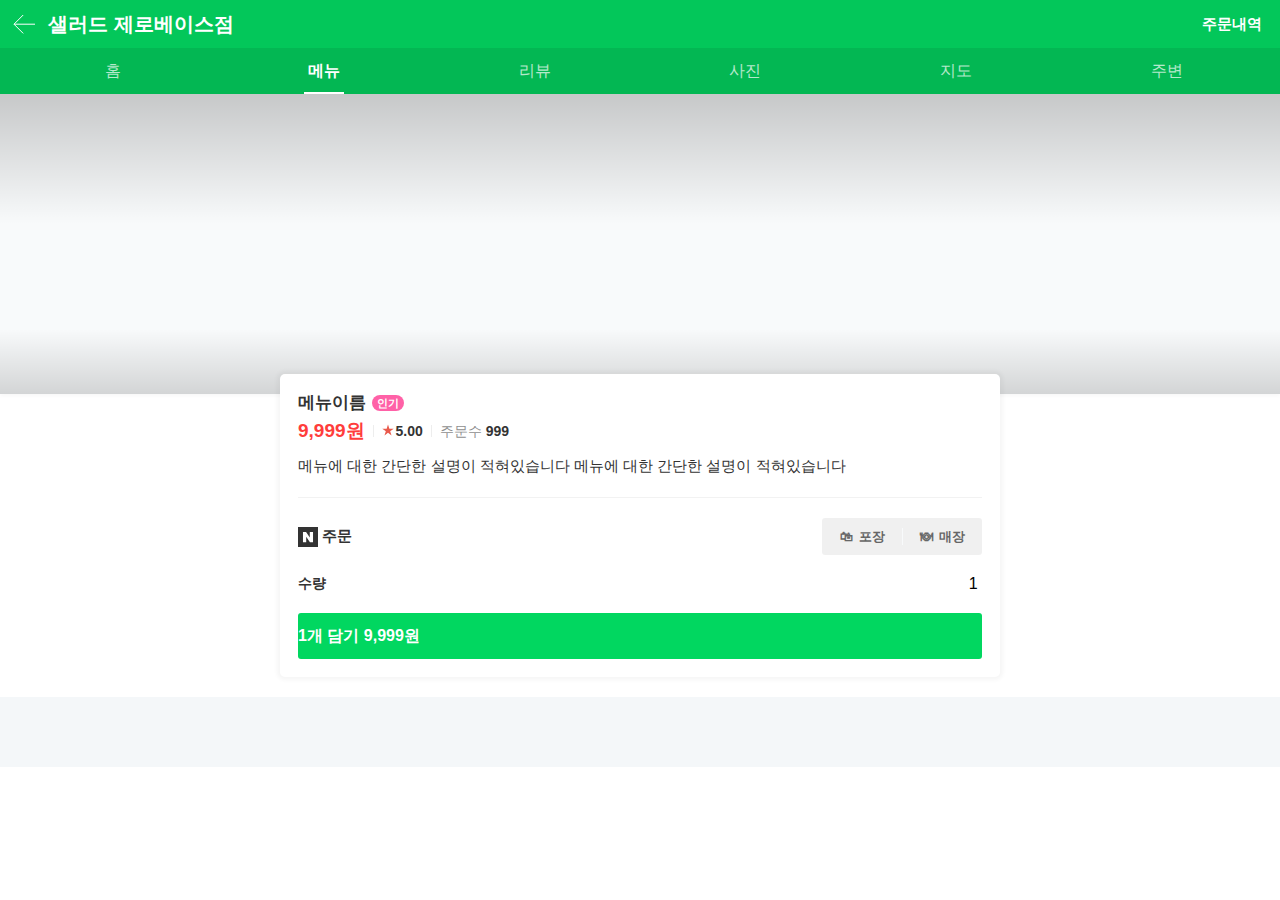
==== docs/detail.html @ ab559be4 "naver-clone-coding" ====
<!DOCTYPE html>
<html lang="en">

<head>
  <meta charset="UTF-8">
  <meta http-equiv="X-UA-Compatible" content="IE=edge">
  <meta name="viewport" content="width=device-width, initial-scale=1.0">
  <title>제로베이스 마크업</title>
  <link rel="stylesheet" href="../assets/css/styles.css">
</head>

<body>
  <div class="container">
    <!-- 고정헤더영역 -->
    <header class="header-area">
      <div class="place-header scroll-x" role="banner">
        <h1 class="title">
          <a href="#" class="link-back">
            <img src="../assets/images/ico-back.svg" alt="뒤로가기">
          </a>
          샐러드 제로베이스점
        </h1>
        <a href="#" class="my-orders">주문내역</a>
      </div>
      <div class="place-tab" role="tablist">
        <div class="tab-inner">
          <a href="#" class="tab" role="tab"><span class="txt">홈</span></a>
          <a href="#" class="tab is-active" role="tab"><span class="txt">메뉴</span></a>
          <a href="#" class="tab" role="tab"><span class="txt">리뷰</span></a>
          <a href="#" class="tab" role="tab"><span class="txt">사진</span></a>
          <a href="#" class="tab" role="tab"><span class="txt">지도</span></a>
          <a href="#" class="tab" role="tab"><span class="txt">주변</span></a>
        </div>
      </div>
    </header>
    <!-- // 고정헤더영역 -->

    <div class="menu-detail-area">
      <!-- 메뉴 이미지 영역 -->
      <div class="menu-img"
        style="background-image:url(https://ldb-phinf.pstatic.net/20200416_252/1587007251652svUkx_PNG/%C4%A5%B8%AE%BA%A3%C0%CC%C4%C1_%BF%FA%BA%BC.png?type=f459_345_60_sharpen);">
      </div>

      <!-- 메뉴 주문 영역 -->
      <!-- 메뉴주문정보영역 -->
      <div class="menu-info-area">
        <div class="common-inner">
          <!-- 메뉴정보영역 -->
          <p class="menu-name-group">
            <span class="menu-name">메뉴이름</span>
            <span class="badge-popular">인기</span>
          </p>

          <div class="menu-info-group">
            <span class="menu-price">9,999원</span>
            <span class="menu-grade"><img src="../assets/images/ico-star.svg" alt="" class="ico-star">5.00</span>
            <span class="menu-number-of-order">주문수<em>999</em></span>
          </div>

          <p class="menu-desc">메뉴에 대한 간단한 설명이 적혀있습니다 메뉴에 대한 간단한 설명이 적혀있습니다</p>
          <!-- // 메뉴정보영역 -->

          <!-- 메뉴주문영역 -->
          <div class="order-type-area">
            <div class="type-select">
              <div class="title">
                <svg viewBox="0 0 18 18" class="ico-n-logo">
                  <path fill-rule="evenodd" fill="currentColor"
                    d="M18 0v18H0V0h18zM7.255 4.582H4.473v9.054h2.915V8.79l3.357 4.846h2.782V4.582h-2.915v4.846L7.255 4.582z">
                  </path>
                </svg>
                주문
              </div>
              <div class="tab-switch-box" role="tablist">
                <a href="#" class="tab-switch " role="tab">🛍&nbsp;&nbsp;포장</a>
                <a href="#" class="tab-switch" role="tab">🍽&nbsp;&nbsp;매장</a>
              </div>
            </div>
            <div class="type-amount">
              <div class="title">수량</div>
              <div class="amount-select">
                <button class="btn-minus" aira-label="빼기" disabled></button>
                <span class="amount disabled">1</span>
                <button class="btn-plus" aria-label="더하기"></button>
              </div>
            </div>
            <button class="btn-order">1개 담기 9,999원</button>
            <!-- <button class="btn-order" disabled>지금 주문 가능한 시간이 아닙니다.</button> -->
          </div>
          <!-- // 메뉴주문영역 -->
        </div>
      </div>
    </div>
</body>

</html>
---- assets/css/styles.css ----
body {
  min-width: 320px;
  line-height: normal;
  font-size: 14px;
  color: #000;
  scroll-behavior: smooth;
  -webkit-font-smoothing: antialiased;
  -moz-osx-font-smoothing: grayscale;
}

body,
input,
textarea,
select,
table,
button,
code {
  font-family: -apple-system, BlinkMacSystemFont, helvetica, Apple SD Gothic Neo, sans-serif;
  font-size: 16px;
}

*,
*::before,
*::after {
  box-sizing: border-box;
  margin: 0;
  padding: 0;
  -webkit-tap-highlight-color: rgba(0, 0, 0, 0);
}

.hidden,
[hidden] {
  display: none !important;
}

ul,
ol,
li {
  list-style: none;
}

a {
  color: inherit;
  cursor: pointer;
  text-decoration: none;
}
a:hover, a:focus {
  text-decoration: none;
}

button {
  border: 0;
  background-color: transparent;
  cursor: pointer;
}
button:disabled {
  cursor: not-allowed;
}

select,
input,
textarea,
button {
  -webkit-appearance: none;
}

input[type=number] {
  -moz-appearance: textfield;
}

input:disabled {
  background-color: rgba(255, 255, 255, 0);
  cursor: not-allowed;
}

select {
  border: 0;
  background-color: transparent;
  cursor: pointer;
}
select::-ms-expand {
  display: none;
}

input,
textarea {
  font-size: inherit;
  border: 0;
}
input::placeholder,
textarea::placeholder {
  /* Chrome, Safari, Firefox */
  color: #444;
  opacity: 1;
}
input:-ms-input-placeholder,
textarea:-ms-input-placeholder {
  /* IE, Edge */
  color: #444;
  opacity: 1;
}
input[readonly]::placeholder, input:disabled::placeholder,
textarea[readonly]::placeholder,
textarea:disabled::placeholder {
  /* Chrome, Safari, Firefox */
  color: rgba(0, 0, 0, 0.2);
  opacity: 1;
}
input[readonly]:-ms-input-placeholder, input:disabled:-ms-input-placeholder,
textarea[readonly]:-ms-input-placeholder,
textarea:disabled:-ms-input-placeholder {
  /* IE, Edge */
  color: rgba(0, 0, 0, 0.2);
  opacity: 1;
}
input::-ms-clear, input::-ms-reveal,
textarea::-ms-clear,
textarea::-ms-reveal {
  /* IE, Edge */
  display: none;
}
input::-webkit-inner-spin-button, input::-webkit-outer-spin-button,
textarea::-webkit-inner-spin-button,
textarea::-webkit-outer-spin-button {
  -webkit-appearance: none;
}

.screen-out {
  position: absolute;
  width: 0;
  height: 0;
  line-height: 0;
  overflow: hidden;
  text-indent: -9999px;
}

.scroll-x {
  overflow-x: auto;
  overflow-y: hidden;
  white-space: nowrap;
  -webkit-overflow-scrolling: touch;
  -ms-overflow-style: none;
  scrollbar-width: none;
}
.scroll-x::-webkit-scrollbar {
  display: none;
}

body.scroll-off {
  overflow: hidden;
  -ms-touch-action: none;
  touch-action: none;
}

.header-area {
  position: fixed;
  top: 0;
  left: 0;
  width: 100%;
  background-color: #03c75a;
  color: #fff;
  z-index: 5000;
}
.header-area .place-header {
  display: flex;
  justify-content: space-between;
  align-items: center;
  height: 48px;
}
.header-area .place-header .title {
  display: flex;
  align-items: center;
  font-size: 20px;
  font-weight: 600;
}
.header-area .place-header .link-back {
  display: flex;
}
.header-area .place-header .my-orders {
  padding-right: 18px;
  font-size: 15px;
  font-weight: 700;
}
.header-area .place-tab {
  display: flex;
  height: 46px;
  background-color: #03b753;
}
.header-area .tab-inner {
  display: flex;
  justify-content: space-between;
  align-items: center;
  padding: 0 8px;
  width: 100%;
}
.header-area .tab-inner .tab {
  flex: 1;
  padding: 0 12px;
  font-size: 16px;
  text-align: center;
  opacity: 0.7;
}
.header-area .tab-inner .tab.is-active {
  font-weight: 700;
  opacity: 1;
}
.header-area .tab-inner .tab.is-active .txt::after {
  content: "";
  position: absolute;
  bottom: 0;
  left: 0;
  right: 0;
  height: 2px;
  background-color: #fff;
}
.header-area .tab-inner .tab .txt {
  position: relative;
  display: inline-block;
  padding: 0 4px;
  line-height: 46px;
}

.menu-item {
  display: flex;
  align-items: center;
  padding: 18px;
  margin: 0 -18px;
}
.menu-item:not(:last-child) {
  border-bottom: 1px solid #f2f2f2;
}
.menu-item .menu-detail {
  display: flex;
  align-items: center;
  flex: 1;
}
.menu-item .menu-img-area {
  position: relative;
  flex-shrink: 0;
  margin-right: 12px;
  border-radius: 5px;
  overflow: hidden;
}
.menu-item .menu-img-area:not(.no-img)::after {
  content: "";
  position: absolute;
  top: 0;
  left: 0;
  right: 0;
  bottom: 0;
  background-color: rgba(0, 0, 0, 0.06);
}
.menu-item .menu-img-area .menu-img {
  display: block;
}
.menu-item .menu-desc {
  margin-top: 4px;
  letter-spacing: -0.4px;
  color: #8f8f8f;
  font-size: 14px;
  line-height: 19px;
  max-height: 38px;
  overflow: hidden;
  display: -webkit-box;
  -webkit-line-clamp: 2;
  -webkit-box-orient: vertical; /* autoprefixer: off */
}
.menu-item .menu-price {
  margin-top: 4px;
  line-height: 1.4;
  font-size: 15px;
  font-weight: 700;
  color: #ff3d3b;
}
.menu-item .btn-cart {
  position: relative;
  display: flex;
  justify-content: center;
  align-items: center;
  margin-left: 16px;
  width: 40px;
  height: 40px;
  border-radius: 5px;
  border: 1px solid #e5e5e5;
}
.menu-item .btn-cart .ico-cart {
  width: 20px;
  height: 20px;
}
.menu-item .btn-cart .num {
  position: absolute;
  top: 3px;
  right: 3px;
  width: 18px;
  height: 18px;
  line-height: 18px;
  border-radius: 50%;
  background-color: #ff3d3b;
  font-size: 12px;
  font-weight: 700;
  text-align: center;
  color: #fff;
}
.menu-item .btn-cart.disabled {
  font-size: 12px;
  border: 0;
  background-color: #eee;
  color: #777;
  cursor: not-allowed;
  pointer-events: none;
}

.menu-name-group {
  display: flex;
  align-items: center;
}
.menu-name-group .menu-name {
  font-size: 17px;
  line-height: 22px;
  font-weight: 700;
  color: #333;
}
.menu-name-group .ico-new {
  margin-left: 4px;
}
.menu-name-group .badge-popular {
  margin-left: 6px;
}

.menu-info-group {
  display: flex;
  flex-shrink: 0;
  margin-top: 4px;
  font-size: 14px;
}
.menu-info-group .menu-grade {
  flex-shrink: 0;
  font-weight: 700;
  color: #333;
}
.menu-info-group .menu-grade .ico-star {
  margin-right: 2px;
}
.menu-info-group .menu-grade + .menu-number-of-order::before {
  content: "";
  display: inline-block;
  width: 1px;
  height: 12px;
  margin: 0 8px;
  background-color: #ededed;
  transform: translateY(1px);
}
.menu-info-group .menu-number-of-order {
  flex-shrink: 0;
  color: #8f8f8f;
}
.menu-info-group .menu-number-of-order em {
  margin-left: 4px;
  font-style: normal;
  font-weight: 700;
  color: #333;
}

.menu-detail-area {
  background-color: #fff;
}
.menu-detail-area .menu-img {
  position: relative;
  height: 300px;
  background-color: #f8fafb;
  background-repeat: no-repeat;
  background-position: center;
  background-size: cover;
  box-shadow: 0 2px 4px 0 rgba(0, 0, 0, 0.03);
}
.menu-detail-area .menu-img::before {
  content: "";
  position: absolute;
  top: 0;
  left: 0;
  right: 0;
  height: 130px;
  background-image: linear-gradient(to bottom, #000, rgba(0, 0, 0, 0));
  z-index: 1;
  opacity: 0.2;
}
.menu-detail-area .menu-img::after {
  content: "";
  position: absolute;
  bottom: 0;
  left: 0;
  right: 0;
  height: 65px;
  background-image: linear-gradient(to top, #000, rgba(0, 0, 0, 0));
  z-index: 1;
  opacity: 0.15;
}
.menu-detail-area .menu-info-area {
  padding: 0 18px 20px;
  margin-top: -20px;
}
.menu-detail-area .menu-info-area .common-inner {
  position: relative;
  padding: 18px;
  border-radius: 5px;
  background-color: #fff;
  box-shadow: 0 0 4px 3px rgba(0, 0, 0, 0.04);
  z-index: 1;
}
.menu-detail-area .menu-info-area .menu-info-group {
  margin-top: 5px;
}
.menu-detail-area .menu-info-area .menu-info-group .menu-price {
  line-height: 24px;
  font-size: 19px;
  font-weight: 700;
  color: #ff3d3b;
}
.menu-detail-area .menu-info-area .menu-info-group .menu-grade::before,
.menu-detail-area .menu-info-area .menu-info-group .menu-number-of-order::before {
  content: "";
  display: inline-block;
  margin: 0 8px;
  width: 1px;
  height: 12px;
  background-color: #ededed;
  transform: translateY(1px);
}
.menu-detail-area .menu-info-area .menu-info-group .menu-grade,
.menu-detail-area .menu-info-area .menu-info-group .menu-number-of-order {
  line-height: 24px;
}
.menu-detail-area .menu-desc {
  margin-top: 12px;
  font-size: 15px;
  line-height: 22px;
  color: #333;
}
.menu-detail-area .order-type-area {
  margin-top: 20px;
  padding-top: 20px;
  border-top: 1px solid #f2f2f2;
}
.menu-detail-area .order-type-area .type-select,
.menu-detail-area .order-type-area .type-amount {
  display: flex;
  justify-content: space-between;
  align-items: center;
}
.menu-detail-area .order-type-area .type-select .title {
  display: flex;
  align-items: center;
  font-size: 15px;
  font-weight: 700;
  letter-spacing: -0.3px;
  color: #333;
}
.menu-detail-area .order-type-area .type-select .ico-n-logo {
  margin-right: 4px;
  width: 20px;
}
.menu-detail-area .order-type-area .type-select .tab-switch-box {
  margin-top: 0;
  width: 160px;
  border-radius: 3px;
  overflow: hidden;
}
.menu-detail-area .order-type-area .type-select .tab-switch {
  line-height: 37px;
  font-size: 13px;
}
.menu-detail-area .order-type-area .type-select .tab-switch.is-active {
  flex: 1;
  border-radius: 3px;
}
.menu-detail-area .order-type-area .type-select .tab-switch.is-active::after {
  display: none;
}
.menu-detail-area .order-type-area .type-select .tab-switch + .tab-switch {
  position: relative;
}
.menu-detail-area .order-type-area .type-select .tab-switch + .tab-switch::before {
  content: "";
  display: block;
  position: absolute;
  top: 10px;
  left: 0;
  width: 1px;
  height: 17px;
  background-color: #f8fafb;
}
.menu-detail-area .order-type-area .type-amount {
  margin-top: 20px;
}
.menu-detail-area .order-type-area .type-amount .title {
  font-size: 14px;
  font-weight: 700;
  letter-spacing: -0.3px;
  color: #333;
}
.menu-detail-area .order-type-area .btn-order {
  display: flex;
  margin-top: 20px;
  width: 100%;
  line-height: 46px;
  border-radius: 3px;
  font-weight: 700;
  background-color: #01d760;
  color: #fff;
  text-overflow: ellipsis;
  white-space: nowrap;
  overflow: hidden;
}
.menu-detail-area .order-type-area .btn-order:disabled {
  background-color: #c9c9c9;
  color: #fff;
}

.menu-review-area .title {
  line-height: 22px;
  font-size: 17px;
  font-weight: 700;
  letter-spacing: -0.3px;
  color: #333;
}
.menu-review-area .title .num {
  margin-left: 6px;
  color: #01d760;
}
.menu-review-area .orderer-img-area {
  padding-bottom: 22px;
  background-color: #fff;
}
.menu-review-area .orderer-img-area .title {
  padding: 6px 18px 12px;
}
.menu-review-area .orderer-pic-list {
  display: flex;
}
.menu-review-area .orderer-pic-item {
  display: flex;
}
.menu-review-area .orderer-pic-item + .orderer-pic-item {
  margin-left: 1px;
}
.menu-review-area .orderer-pic-item:first-child::before, .menu-review-area .orderer-pic-item:last-child::after {
  content: "";
  display: block;
  width: 18px;
  height: 100%;
}
.menu-review-area .orderer-pic-link {
  position: relative;
  display: flex;
}
.menu-review-area .orderer-pic-link::after {
  content: "";
  position: absolute;
  top: 0;
  right: 0;
  bottom: 0;
  left: 0;
  background-color: rgba(0, 0, 0, 0.05);
}
.menu-review-area .orderer-review-area {
  margin-top: 12px;
  background-color: #fff;
}
.menu-review-area .orderer-review-area .title {
  padding: 16px 18px;
}
.menu-review-area .review-list {
  border-top: 1px solid #f2f4f6;
}
.menu-review-area .review-item {
  padding: 16px 18px;
  border-bottom: 1px solid #f2f4f6;
}
.menu-review-area .review-star {
  display: flex;
  align-items: center;
  font-size: 15px;
  font-weight: 600;
  color: #242424;
  transform: translateX(-2px);
}
.menu-review-area .ico-star-group {
  position: relative;
  margin-right: 6px;
  display: inline-block;
  width: 77px;
  height: 13px;
  background: url("../images/ico-star-group.svg") no-repeat center left;
}
.menu-review-area .ico-star-group-fill {
  position: absolute;
  top: 0;
  left: 0;
  display: inline-block;
  width: 100%;
  height: 100%;
  background: url("../images/ico-star-group-fill.svg") no-repeat center left;
}
.menu-review-area .review-text {
  margin-top: 4px;
  line-height: 24px;
  color: #333;
}
.menu-review-area .review-info {
  margin-top: 8px;
  font-size: 14px;
  letter-spacing: -0.4px;
  color: #8f8f8f;
}
.menu-review-area .review-date::before {
  content: "";
  display: inline-block;
  margin: 0 8px;
  width: 1px;
  height: 12px;
  background-color: #e1e5e7;
  vertical-align: middle;
}
.menu-review-area .btn-more {
  display: flex;
  justify-content: center;
  align-items: center;
  width: 100%;
  height: 50px;
  font-size: 16px;
  font-weight: 500;
  color: #424242;
}
.menu-review-area .btn-more::after {
  content: "";
  margin-left: 6px;
  margin-bottom: 6px;
  width: 8px;
  height: 8px;
  border-top: 1px solid;
  border-right: 1px solid;
  transform: rotate(135deg);
}

.option-popup-area {
  position: fixed;
  top: 0;
  left: 0;
  width: 100%;
  height: 100%;
  overflow: hidden;
  z-index: 5000;
}
.option-popup-area .menu-option-popup {
  position: fixed;
  bottom: 0;
  display: flex;
  flex-direction: column;
  width: 100%;
  max-height: calc(100% - 45px);
  background-color: #f4f7f9;
  z-index: 10000;
}
.option-popup-area .content-top-pattern {
  position: absolute;
  top: -11px;
  width: 100%;
  height: 11px;
  fill: white;
}
.option-popup-area .content-top {
  border-bottom: 1px solid #ededed;
  background-color: #fff;
  box-shadow: 0 0 15px 0 rgba(0, 0, 0, 0.08);
  z-index: 1;
}
.option-popup-area .content-top .common-inner {
  position: relative;
  display: flex;
  align-items: center;
  padding: 18px 18px 20px;
}
.option-popup-area .content-top .menu-img-area {
  position: relative;
  margin-right: 16px;
  width: 70px;
  height: 70px;
  border-radius: 100%;
  overflow: hidden;
}
.option-popup-area .content-top .menu-img-area::after {
  content: "";
  position: absolute;
  top: 0;
  left: 0;
  width: 100%;
  height: 100%;
  background-color: rgba(43, 29, 0, 0.1);
}
.option-popup-area .content-top .menu-detail-area {
  flex: 1;
  padding-right: 36px;
}
.option-popup-area .content-top .menu-name {
  display: flex;
  align-items: center;
  font-weight: 700;
}
.option-popup-area .content-top .menu-name .name {
  font-size: 18px;
}
.option-popup-area .content-top .menu-name .badge {
  margin-left: 6px;
  padding: 0 7px;
  border-radius: 8px;
  background-color: #333;
  font-size: 11px;
  line-height: 16px;
  letter-spacing: -0.3px;
  color: #fff;
}
.option-popup-area .content-top .amount-select {
  margin-top: 12px;
}
.option-popup-area .content-top .btn-close {
  position: absolute;
  top: 0;
  right: 0;
  width: 48px;
  height: 48px;
}
.option-popup-area .content-body {
  overflow-y: auto;
  -webkit-overflow-scrolling: touch;
}
.option-popup-area .content-body .option-group {
  background-color: #fff;
}
.option-popup-area .content-body .option-group + .option-group {
  margin-top: 12px;
}
.option-popup-area .content-body .option-title {
  padding: 18px 18px;
  border-bottom: 1px dashed #ecf0f2;
  font-weight: 800;
  margin-left: auto;
  margin-right: auto;
  max-width: 720px;
}
.option-popup-area .content-body .option-title .title {
  display: flex;
  align-items: center;
  font-size: 18px;
}
.option-popup-area .content-body .option-title .badge {
  margin-right: 8px;
  padding: 0 4px;
  border-radius: 3px;
  background-color: #d0d0d0;
  line-height: 17px;
  font-size: 13px;
  color: #fff;
}
.option-popup-area .content-body .option-title .badge.required {
  background-color: #000;
}
.option-popup-area .content-body .option-title .desc {
  margin-top: 2px;
  line-height: 24px;
  font-size: 15px;
  font-weight: 400;
}
.option-popup-area .content-body .option-list {
  padding: 24px 18px 24px 28px;
  margin-left: auto;
  margin-right: auto;
  max-width: 720px;
}
.option-popup-area .content-body .option-item {
  display: flex;
  justify-content: space-between;
  align-items: center;
}
.option-popup-area .content-body .option-item:not(:first-child) {
  margin-top: 14px;
}
.option-popup-area .content-body .option-item .label {
  display: flex;
  justify-content: space-between;
  align-items: center;
  width: 100%;
  font-size: 17px;
}
.option-popup-area .content-body .option-item .label.checked {
  font-weight: 700;
}
.option-popup-area .content-body .option-item .label.checked .price {
  font-weight: 600;
  color: #ff3d3b;
}
.option-popup-area .content-body .option-item .label .label-txt {
  padding-right: 8px;
}
.option-popup-area .content-body .option-item .label .label-icon {
  display: inline-flex;
  flex-shrink: 0;
  width: 28px;
  height: 28px;
  border: 1px solid #e5e5e5;
  background-color: #fff;
}
.option-popup-area .content-body .option-item .input-radio:checked + .label,
.option-popup-area .content-body .option-item .input-check:checked + .label {
  font-weight: 700;
}
.option-popup-area .content-body .option-item .input-radio + .label .label-icon {
  border-radius: 100%;
}
.option-popup-area .content-body .option-item .input-radio:checked + .label .label-icon {
  border: 8px solid #01d760;
}
.option-popup-area .content-body .option-item .input-check + .label .label-icon {
  border-radius: 3px;
}
.option-popup-area .content-body .option-item .input-check:checked + .label .price {
  font-weight: 600;
  color: #ff3d3b;
}
.option-popup-area .content-body .option-item .input-check:checked + .label .label-icon {
  position: relative;
  border-color: #01d760;
  background-color: #01d760;
}
.option-popup-area .content-body .option-item .input-check:checked + .label .label-icon::before {
  content: "";
  position: absolute;
  top: 6px;
  right: 6px;
  width: 14px;
  height: 9px;
  border: 2px solid #fff;
  border-width: 0 0 2px 2px;
  transform: rotate(-45deg);
}
.option-popup-area .content-bottom {
  padding: 0 10px 10px;
}
.option-popup-area .content-bottom .btn-order {
  margin-left: auto;
  margin-right: auto;
  max-width: 720px;
  display: block;
  width: 100%;
  line-height: 52px;
  border-radius: 3px;
  font-weight: 700;
  background-color: #01d760;
  color: #fff;
  text-overflow: ellipsis;
  white-space: nowrap;
  overflow: hidden;
}
.option-popup-area .content-bottom .btn-order:disabled {
  background-color: #c9c9c9;
  color: #fff;
}

.go-to-top {
  padding: 16px 0 32px;
  background-color: #fff;
  text-align: center;
}
.go-to-top .link {
  display: inline-block;
  padding: 8px 20px;
  border-radius: 20px;
  border: 1px solid #e5e5e5;
  background-color: #fff;
  font-size: 14px;
  font-weight: 700;
  color: #666;
  box-shadow: 0 2px 3px 0 rgba(0, 0, 0, 0.04);
  text-transform: uppercase;
}
.go-to-top .ico-up {
  position: relative;
  display: inline-block;
  margin-left: 4px;
  width: 10px;
  height: 10px;
}
.go-to-top .ico-up::before {
  content: "";
  position: absolute;
  top: 4px;
  left: 50%;
  width: 5px;
  height: 5px;
  border-top: 2px solid #666;
  border-left: 2px solid #666;
  transform: translate(-50%, -50%) rotate(45deg);
}
.go-to-top .ico-up::after {
  content: "";
  position: absolute;
  top: 1px;
  left: 50%;
  width: 2px;
  height: 9px;
  background-color: #666;
  transform: translateX(-50%);
}

.menu-category-area {
  position: sticky;
  top: 94px;
  margin-top: 10px;
  background-color: #fff;
  z-index: 5500;
}
.menu-category-area .common-inner {
  position: relative;
  border-bottom: 1px solid #f2f2f2;
}
.menu-category-area .common-inner::before {
  content: "";
  position: absolute;
  top: 0;
  left: 0;
  width: 18px;
  height: 100%;
  background-image: linear-gradient(to right, #fff 35%, rgba(255, 255, 255, 0));
  pointer-events: none;
  z-index: 1;
}
.menu-category-area .common-inner::after {
  content: "";
  position: absolute;
  top: 0;
  right: 0;
  width: 18px;
  height: 100%;
  background-image: linear-gradient(to right, rgba(255, 255, 255, 0), #fff 65%);
  pointer-events: none;
}
.menu-category-area .category-list {
  display: flex;
  align-items: center;
  height: 54px;
}
.menu-category-area .category-item:first-child {
  padding-left: 18px;
}
.menu-category-area .category-item:last-child {
  padding-right: 18px;
}
.menu-category-area .category-tab {
  display: flex;
  align-items: center;
  padding: 0 12px;
  font-size: 16px;
  height: 30px;
  border-radius: 15px;
  color: #333;
}
.menu-category-area .category-tab.is-active {
  background-color: #424242;
  font-weight: 700;
  color: #fff;
}

.menu-list-area {
  padding: 28px 18px 10px;
  background-color: #fff;
}
.menu-list-area:not(.new):not(.popular) {
  margin-top: 10px;
}
.menu-list-area.new {
  border-bottom: 1px solid #f2f2f2;
}
.menu-list-area.is-closed {
  padding: 24px 18px;
}
.menu-list-area.is-closed + .is-closed {
  margin-top: 0;
  border-top: 1px solid #f2f2f2;
}
.menu-list-area.is-closed .ico-arrow {
  transform: rotate(180deg);
}
.menu-list-area.is-closed .menu-list {
  display: none;
}
.menu-list-area .menu-category {
  display: flex;
  justify-content: space-between;
  align-items: center;
}
.menu-list-area .title-area {
  display: flex;
  align-items: center;
}
.menu-list-area .title {
  font-size: 19px;
  font-weight: 700;
  color: #333;
  letter-spacing: -0.3px;
}
.menu-list-area .period {
  font-size: 14px;
  letter-spacing: -0.3px;
  color: #666;
}
.menu-list-area .period::before {
  content: "";
  display: inline-block;
  margin: 0 10px;
  width: 4px;
  height: 4px;
  border-radius: 100%;
  background-color: #ededed;
  vertical-align: middle;
}

.order-box-area {
  position: fixed;
  bottom: 0;
  left: 0;
  right: 0;
  height: 70px;
  border-top: 1px solid #e8e8e8;
  box-shadow: 0 0 6px 4px rgba(0, 0, 0, 0.03);
  background-color: #fff;
  z-index: 9100;
}
.order-box-area .common-inner {
  display: flex;
  justify-content: space-between;
  padding: 12px 18px;
}
.order-box-area .menu-name {
  font-size: 15px;
  color: #333;
  text-overflow: ellipsis;
  white-space: nowrap;
  overflow: hidden;
}
.order-box-area .menu-price {
  font-size: 18px;
  font-weight: 700;
  color: #ff3d3b;
  text-overflow: ellipsis;
  white-space: nowrap;
  overflow: hidden;
}
.order-box-area .btn-order {
  display: flex;
  justify-content: center;
  align-items: center;
  width: 128px;
  height: 46px;
  border-radius: 5px;
  background-image: linear-gradient(to right, #01d760, #0ad18e);
  font-weight: 700;
  letter-spacing: -0.3px;
  color: #fff;
}
.order-box-area .icon {
  position: relative;
  margin-left: 6px;
}
.order-box-area .ico-cart {
  width: 20px;
  height: 20px;
}
.order-box-area .num {
  position: absolute;
  top: -5px;
  right: -4px;
  width: 16px;
  height: 16px;
  line-height: 16px;
  border-radius: 50%;
  background-color: #ff3d3b;
  font-size: 12px;
  font-weight: 700;
  text-align: center;
  color: #fff;
}

.order-info-area {
  padding: 10px 18px 20px;
  border-bottom: 1px solid rgba(0, 0, 0, 0.04);
  background-color: #e7f7ff;
}
.order-info-area .info-main-title {
  line-height: 39px;
}
.order-info-area .title {
  display: flex;
  align-items: center;
  font-size: 18px;
  font-weight: 700;
  letter-spacing: -0.3px;
  color: #333;
}
.order-info-area .title .ico-n-logo {
  margin-right: 6px;
  width: 24px;
  height: 24px;
}

.tab-switch-box {
  display: flex;
  align-items: center;
  margin-top: 12px;
}
.tab-switch-box .tab-switch {
  flex: 1;
  background-color: rgba(0, 0, 0, 0.06);
  line-height: 40px;
  font-size: 13px;
  font-weight: 700;
  color: #666;
  letter-spacing: -0.3px;
  text-align: center;
}
.tab-switch-box .tab-switch.is-active {
  position: relative;
  flex-grow: 1.2;
  border: 1px solid #333;
  background-color: #fff;
  font-size: 15px;
  color: #333;
  box-shadow: 0 2px 3px 0 rgba(0, 0, 0, 0.05);
}
.tab-switch-box .tab-switch.is-active::after {
  content: "";
  position: absolute;
  bottom: -9px;
  left: 50%;
  width: 10px;
  height: 10px;
  border: 1px solid;
  border-width: 0 1px 1px 0;
  background-color: #fff;
  transform: rotate(45deg) translateX(-50%);
}
.tab-switch-box .tab-switch.is-active .ico-check {
  display: inline-block;
  margin-left: 4px;
  vertical-align: middle;
}
.tab-switch-box .ico-check {
  display: none;
}

.info-main-notice {
  display: flex;
  align-items: center;
  margin-top: 16px;
  padding: 12px 16px;
  border-radius: 2px;
  background-color: #fff;
  font-size: 14px;
  letter-spacing: -0.3px;
  color: #333;
}
.info-main-notice.alert {
  color: #ff3d3b;
  font-weight: 700;
}
.info-main-notice .ico-clock {
  margin-right: 6px;
}

.order-type-popup {
  position: fixed;
  bottom: 0;
  left: 0;
  right: 0;
  padding: 32px 0 40px;
  border-radius: 16px 16px 0 0;
  background-color: #fff;
  text-align: center;
  z-index: 10000;
}
.order-type-popup .title {
  font-size: 20px;
  font-weight: 700;
  color: #000;
}
.order-type-popup .type-list {
  display: flex;
  margin-top: 32px;
}
.order-type-popup .type-item {
  flex: 1;
}
.order-type-popup .type-item + .type-item {
  border-left: 1px solid #f2f2f2;
}
.order-type-popup .icon {
  width: 100px;
  height: auto;
  color: #03c75a;
}
.order-type-popup .desc {
  margin-top: 8px;
  font-size: 15px;
  line-height: 1.5;
  font-weight: 600;
  color: #000;
}
.order-type-popup .btn-selection {
  display: inline-block;
  margin-top: 10px;
  padding: 6px 18px;
  font-size: 16px;
  font-weight: 700;
  border-radius: 28px;
  background-color: #424242;
  color: #fff;
}

.recent-order-area {
  display: flex;
  margin-top: 16px;
  padding: 18px 0;
  border-radius: 2px;
  background-color: #fff;
}
.recent-order-area .recent-title {
  display: flex;
  flex-direction: column;
  justify-content: center;
  align-items: center;
  flex-shrink: 0;
  padding: 8px;
  border-right: 1px solid #f2f2f2;
  line-height: 1.42;
  font-size: 12px;
  font-weight: 700;
  color: #333;
}
.recent-order-area .recent-title .ico-clock {
  margin-bottom: 4px;
  width: 14px;
}
.recent-order-area .recent-menu-list {
  display: flex;
}
.recent-order-area .recent-menu-item {
  box-sizing: content-box;
  position: relative;
  padding-right: 16px;
  width: 80px;
  text-align: center;
}
.recent-order-area .recent-menu-item.is-ordered {
  padding-left: 16px;
  border-right: 1px solid #f2f2f2;
}
.recent-order-area .recent-menu-item.is-ordered + .recent-menu-item {
  padding-left: 16px;
}
.recent-order-area .menu-img-area {
  position: relative;
  width: 80px;
  height: 80px;
  border: 1px solid #f9f9f9;
  border-radius: 100%;
  background-color: rgba(0, 0, 0, 0.01);
}
.recent-order-area .badge-popular {
  position: absolute;
  top: 0;
  left: 0;
  padding: 0 5px;
  border-radius: 10px;
  line-height: 16px;
  font-size: 11px;
  font-weight: 700;
  background-color: #ff61a7;
  color: #fff;
}
.recent-order-area .menu-img {
  width: 100%;
  height: 100%;
  border-radius: 100%;
}
.recent-order-area .badge-cart {
  position: absolute;
  top: 50px;
  right: 16px;
  display: flex;
  padding: 6px;
  border: 1px solid #e5e5e5;
  border-radius: 100%;
  background-color: #fff;
}
.recent-order-area .ico-cart {
  width: 16px;
  height: 16px;
}
.recent-order-area .menu-name {
  margin-top: 8px;
  font-weight: 600;
  font-size: 14px;
  text-overflow: ellipsis;
  white-space: nowrap;
  overflow: hidden;
}
.recent-order-area .menu-price {
  font-size: 13px;
  font-weight: 700;
  color: #ff3d3b;
  text-overflow: ellipsis;
  white-space: nowrap;
  overflow: hidden;
}

.container {
  padding-top: 94px;
  padding-bottom: 70px;
  background-color: #f4f7f9;
}

.common-inner {
  margin: 0 auto;
  max-width: 720px;
}

.dimmed-layer {
  position: fixed;
  top: 0;
  left: 0;
  right: 0;
  bottom: 0;
  background-color: rgba(0, 0, 0, 0.8);
  z-index: 9999;
}
.dimmed-layer.light {
  background-color: rgba(0, 0, 0, 0.4);
}

.badge-popular {
  display: inline-block;
  padding: 0 5px;
  border-radius: 10px;
  font-size: 11px;
  line-height: 16px;
  font-weight: 700;
  background-color: #ff61a7;
  color: #fff;
}
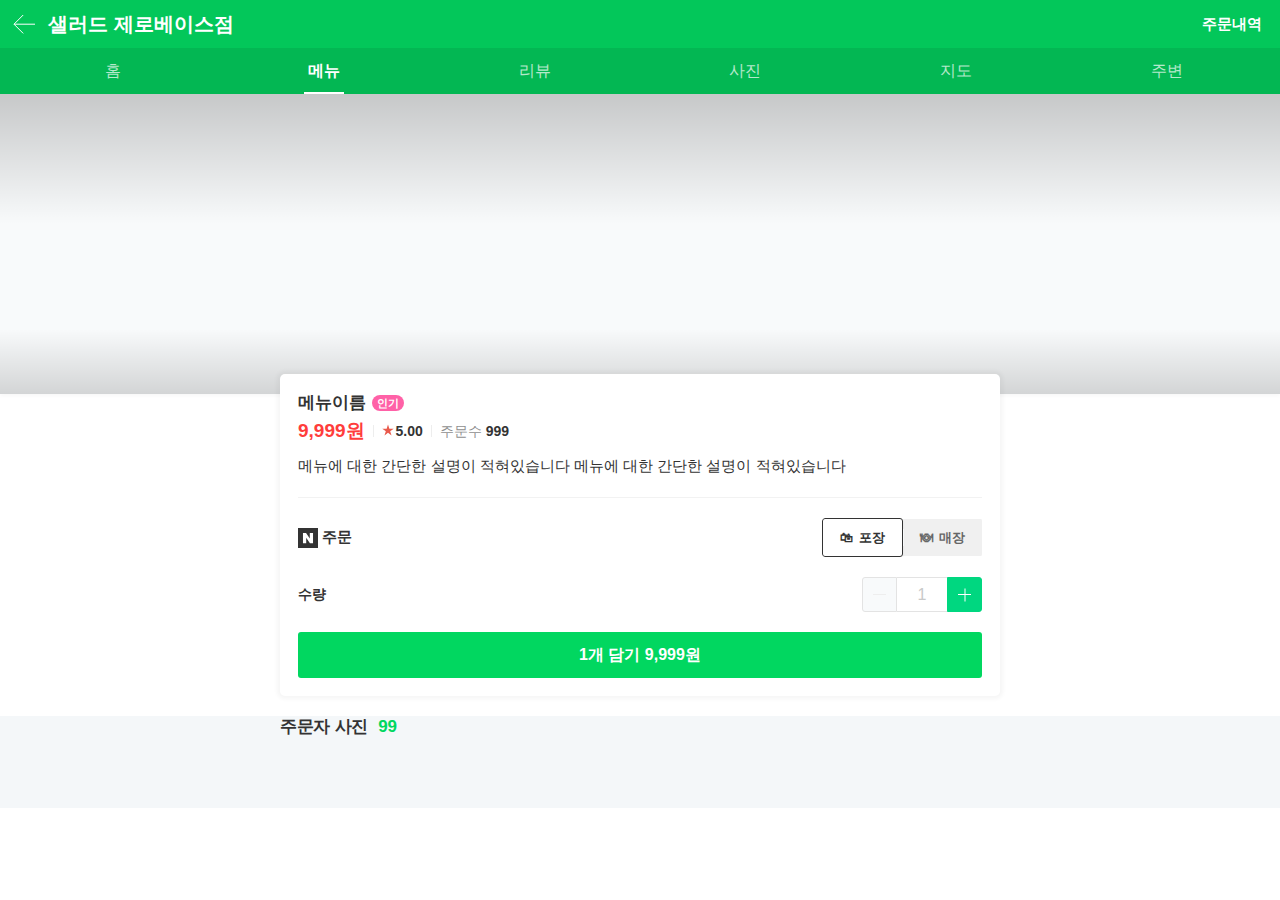
==== commit 8a366943: "detail" ====
--- a/docs/detail.html
+++ b/docs/detail.html
@@ -41,7 +41,6 @@
         style="background-image:url(https://ldb-phinf.pstatic.net/20200416_252/1587007251652svUkx_PNG/%C4%A5%B8%AE%BA%A3%C0%CC%C4%C1_%BF%FA%BA%BC.png?type=f459_345_60_sharpen);">
       </div>
 
-      <!-- 메뉴 주문 영역 -->
       <!-- 메뉴주문정보영역 -->
       <div class="menu-info-area">
         <div class="common-inner">
@@ -72,7 +71,7 @@
                 주문
               </div>
               <div class="tab-switch-box" role="tablist">
-                <a href="#" class="tab-switch " role="tab">🛍&nbsp;&nbsp;포장</a>
+                <a href="#" class="tab-switch is-active" role="tab">🛍&nbsp;&nbsp;포장</a>
                 <a href="#" class="tab-switch" role="tab">🍽&nbsp;&nbsp;매장</a>
               </div>
             </div>
@@ -91,6 +90,18 @@
         </div>
       </div>
     </div>
+
+    <!-- 주문자리뷰영역 -->
+    <div class="menu-review-area">
+      <!-- 주문자사진 -->
+      <div class="ordered-img-area">
+        <div class="common-inner">
+          <div class="title">주문자 사진 <span class="num">99</span></div>
+        </div>
+      </div>
+      <!-- // 주문자사진 -->
+    </div>
+    <!-- // 주문자리뷰영역 -->
 </body>
 
 </html>--- a/assets/css/styles.css
+++ b/assets/css/styles.css
@@ -150,6 +150,74 @@
   overflow: hidden;
   -ms-touch-action: none;
   touch-action: none;
+}
+
+.amount-select {
+  display: flex;
+  align-items: center;
+  height: 35px;
+}
+.amount-select .btn-minus,
+.amount-select .btn-plus {
+  position: relative;
+  display: flex;
+  justify-content: center;
+  align-items: center;
+  width: 35px;
+  height: 35px;
+  border: 1px solid #e3e3e3;
+  background-color: #f8fafb;
+  color: #333;
+}
+.amount-select .btn-minus:disabled,
+.amount-select .btn-plus:disabled {
+  color: #eee;
+}
+.amount-select .btn-minus::before,
+.amount-select .btn-plus::before {
+  content: "";
+  display: block;
+  width: 13px;
+  height: 1px;
+  background-color: currentColor;
+}
+.amount-select .btn-minus:enabled,
+.amount-select .btn-plus:enabled {
+  border-color: #00d780;
+  background-color: #00d780;
+  color: #fff;
+}
+.amount-select .btn-minus {
+  border-radius: 3px 0 0 3px;
+}
+.amount-select .btn-plus {
+  border-radius: 0 3px 3px 0;
+}
+.amount-select .btn-plus::after {
+  content: "";
+  position: absolute;
+  top: 50%;
+  left: 50%;
+  display: block;
+  width: 1px;
+  height: 13px;
+  background-color: currentColor;
+  transform: translate(-50%, -50%);
+}
+.amount-select .amount {
+  display: flex;
+  justify-content: center;
+  align-items: center;
+  width: 50px;
+  height: 35px;
+  border-top: 1px solid #e3e3e3;
+  border-bottom: 1px solid #e3e3e3;
+  font-weight: 700;
+  color: #242424;
+}
+.amount-select .amount.disabled {
+  font-weight: 400;
+  color: #c9c9c9;
 }
 
 .header-area {
@@ -361,6 +429,74 @@
   color: #333;
 }
 
+.amount-select {
+  display: flex;
+  align-items: center;
+  height: 35px;
+}
+.amount-select .btn-minus,
+.amount-select .btn-plus {
+  position: relative;
+  display: flex;
+  justify-content: center;
+  align-items: center;
+  width: 35px;
+  height: 35px;
+  border: 1px solid #e3e3e3;
+  background-color: #f8fafb;
+  color: #333;
+}
+.amount-select .btn-minus:disabled,
+.amount-select .btn-plus:disabled {
+  color: #eee;
+}
+.amount-select .btn-minus::before,
+.amount-select .btn-plus::before {
+  content: "";
+  display: block;
+  width: 13px;
+  height: 1px;
+  background-color: currentColor;
+}
+.amount-select .btn-minus:enabled,
+.amount-select .btn-plus:enabled {
+  border-color: #00d780;
+  background-color: #00d780;
+  color: #fff;
+}
+.amount-select .btn-minus {
+  border-radius: 3px 0 0 3px;
+}
+.amount-select .btn-plus {
+  border-radius: 0 3px 3px 0;
+}
+.amount-select .btn-plus::after {
+  content: "";
+  position: absolute;
+  top: 50%;
+  left: 50%;
+  display: block;
+  width: 1px;
+  height: 13px;
+  background-color: currentColor;
+  transform: translate(-50%, -50%);
+}
+.amount-select .amount {
+  display: flex;
+  justify-content: center;
+  align-items: center;
+  width: 50px;
+  height: 35px;
+  border-top: 1px solid #e3e3e3;
+  border-bottom: 1px solid #e3e3e3;
+  font-weight: 700;
+  color: #242424;
+}
+.amount-select .amount.disabled {
+  font-weight: 400;
+  color: #c9c9c9;
+}
+
 .menu-detail-area {
   background-color: #fff;
 }
@@ -500,6 +636,7 @@
 }
 .menu-detail-area .order-type-area .btn-order {
   display: flex;
+  justify-content: center;
   margin-top: 20px;
   width: 100%;
   line-height: 46px;
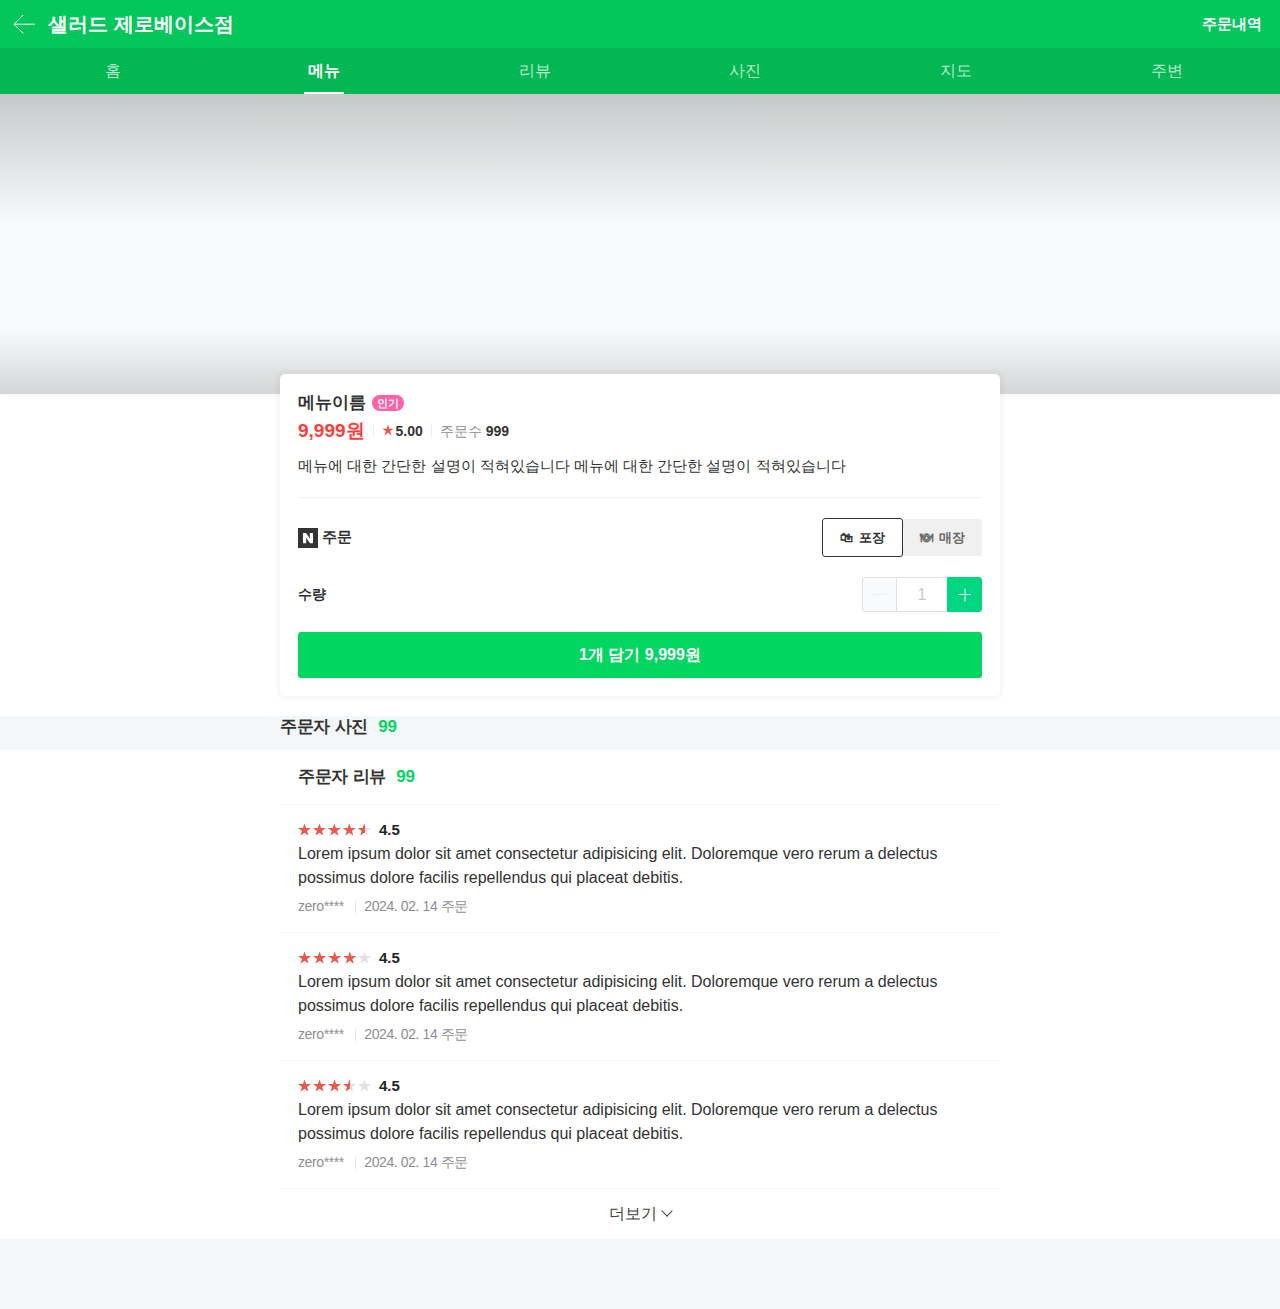
==== commit 7ba3ca7f: "detail 3" ====
--- a/docs/detail.html
+++ b/docs/detail.html
@@ -97,9 +97,94 @@
       <div class="ordered-img-area">
         <div class="common-inner">
           <div class="title">주문자 사진 <span class="num">99</span></div>
+          <div class="scroll-x">
+            <ul class="orderer-pic-list">
+              <li class="orderer-pic-item">
+                <a href="#" class="orderer-pic-link">
+                  <img src=" https://via.placeholder.com/104/fff/000" alt="">
+                </a>
+              </li>
+              <li class="orderer-pic-item">
+                <a href="#" class="orderer-pic-link">
+                  <img src="https://via.placeholder.com/104/fff/000" alt="">
+                </a>
+              </li>
+              <li class="orderer-pic-item">
+                <a href="#" class="orderer-pic-link">
+                  <img src="https://via.placeholder.com/104/fff/000" alt="">
+                </a>
+              </li>
+              <li class="orderer-pic-item">
+                <a href="#" class="orderer-pic-link">
+                  <img src="https://via.placeholder.com/104/fff/000" alt="">
+                </a>
+              </li>
+              <li class="orderer-pic-item">
+                <a href="#" class="orderer-pic-link">
+                  <img src="https://via.placeholder.com/104/fff/000" alt="">
+                </a>
+              </li>
+            </ul>
+          </div>
         </div>
       </div>
       <!-- // 주문자사진 -->
+
+      <!-- 주문자리뷰 -->
+      <div class="orderer-review-area">
+        <div class="common-inner">
+          <div class="title">주문자 리뷰 <span class="num">99</span></div>
+          <ul class="review-list">
+            <li class="review-item">
+              <div class="review-star">
+                <span class="ico-star-group">
+                  <span class="ico-star-group-fill" style="width: 90%;"></span>
+                </span>
+                <span class="point">4.5</span>
+              </div>
+              <p class="review-text">Lorem ipsum dolor sit amet consectetur adipisicing elit. Doloremque vero rerum a
+                delectus possimus dolore facilis repellendus qui placeat debitis.</p>
+              <div class="review-info">
+                <span class="review-nickname">zero****</span>
+                <span class="review-date">2024. 02. 14 주문</span>
+              </div>
+            </li>
+
+            <li class="review-item">
+              <div class="review-star">
+                <span class="ico-star-group">
+                  <span class="ico-star-group-fill" style="width: 80%;"></span>
+                </span>
+                <span class="point">4.5</span>
+              </div>
+              <p class="review-text">Lorem ipsum dolor sit amet consectetur adipisicing elit. Doloremque vero rerum a
+                delectus possimus dolore facilis repellendus qui placeat debitis.</p>
+              <div class="review-info">
+                <span class="review-nickname">zero****</span>
+                <span class="review-date">2024. 02. 14 주문</span>
+              </div>
+            </li>
+
+            <li class="review-item">
+              <div class="review-star">
+                <span class="ico-star-group">
+                  <span class="ico-star-group-fill" style="width: 70%;"></span>
+                </span>
+                <span class="point">4.5</span>
+              </div>
+              <p class="review-text">Lorem ipsum dolor sit amet consectetur adipisicing elit. Doloremque vero rerum a
+                delectus possimus dolore facilis repellendus qui placeat debitis.</p>
+              <div class="review-info">
+                <span class="review-nickname">zero****</span>
+                <span class="review-date">2024. 02. 14 주문</span>
+              </div>
+            </li>
+          </ul>
+          <button class="btn-more">더보기</button>
+        </div>
+      </div>
+      <!-- // 주문자리뷰 -->
+
     </div>
     <!-- // 주문자리뷰영역 -->
 </body>
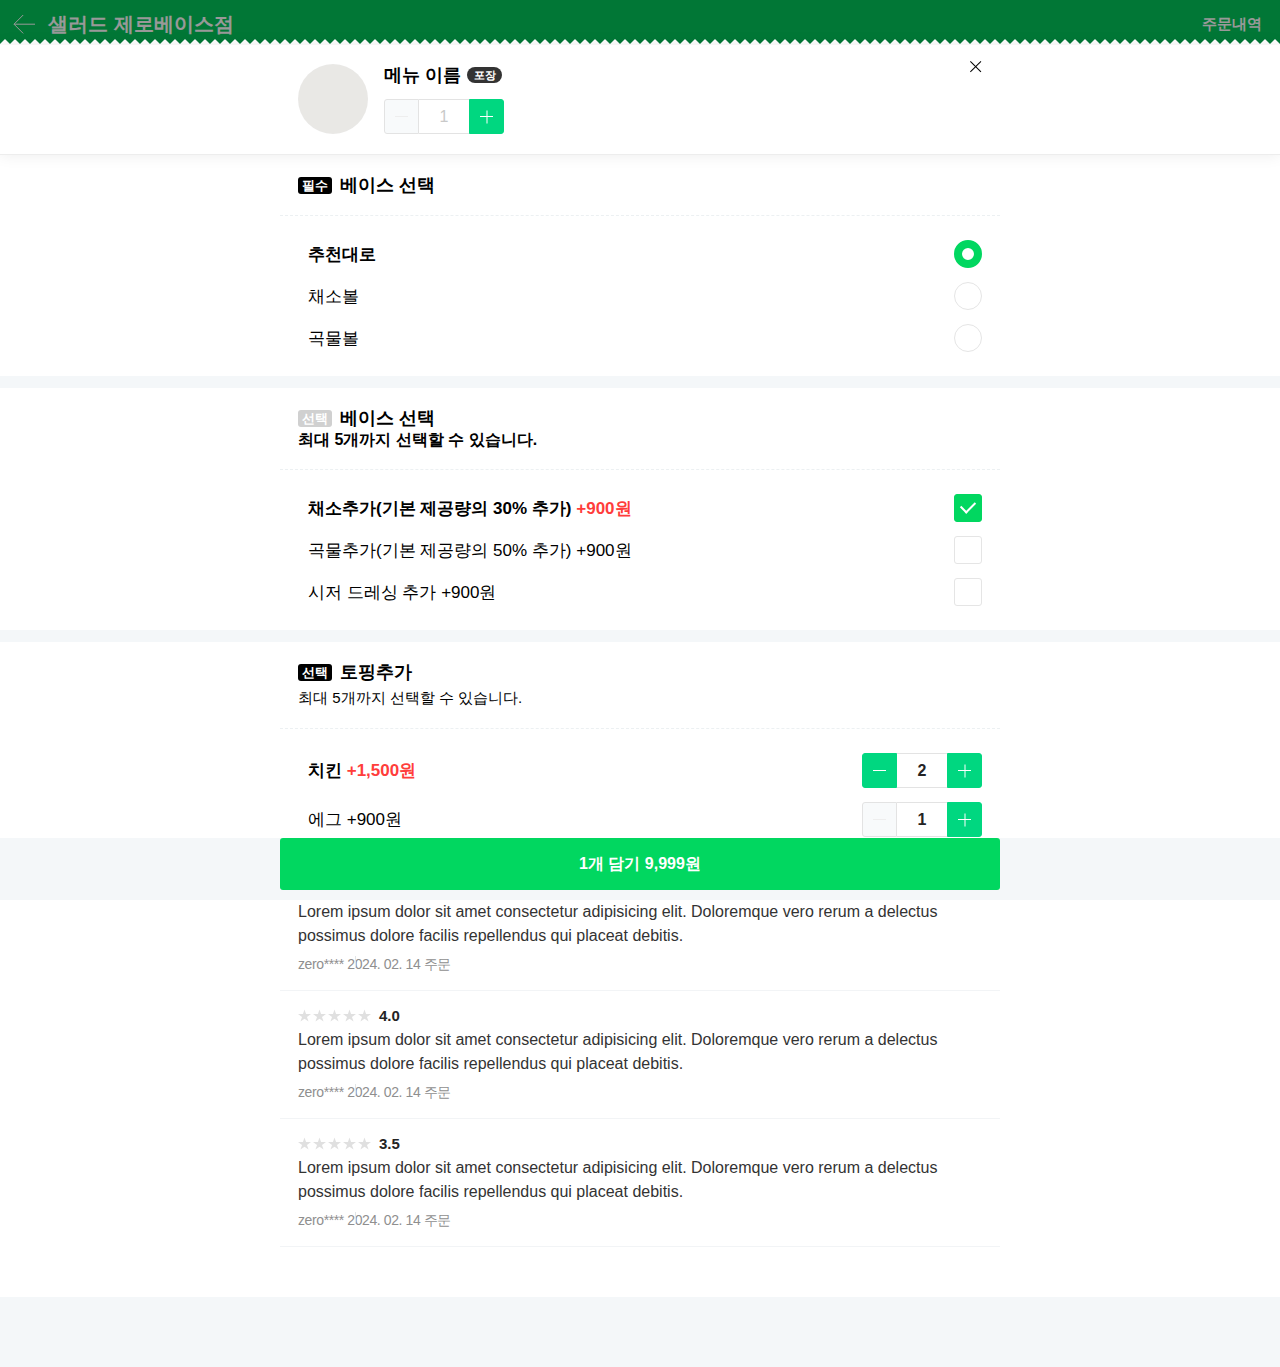
==== commit c74a5be9: "detail end page" ====
--- a/docs/detail.html
+++ b/docs/detail.html
@@ -9,7 +9,7 @@
   <link rel="stylesheet" href="../assets/css/styles.css">
 </head>
 
-<body>
+<body class="scroll-off">
   <div class="container">
     <!-- 고정헤더영역 -->
     <header class="header-area">
@@ -155,7 +155,7 @@
                 <span class="ico-star-group">
                   <span class="ico-star-group-fill" style="width: 80%;"></span>
                 </span>
-                <span class="point">4.5</span>
+                <span class="point">4.0</span>
               </div>
               <p class="review-text">Lorem ipsum dolor sit amet consectetur adipisicing elit. Doloremque vero rerum a
                 delectus possimus dolore facilis repellendus qui placeat debitis.</p>
@@ -170,7 +170,7 @@
                 <span class="ico-star-group">
                   <span class="ico-star-group-fill" style="width: 70%;"></span>
                 </span>
-                <span class="point">4.5</span>
+                <span class="point">3.5</span>
               </div>
               <p class="review-text">Lorem ipsum dolor sit amet consectetur adipisicing elit. Doloremque vero rerum a
                 delectus possimus dolore facilis repellendus qui placeat debitis.</p>
@@ -187,6 +187,153 @@
 
     </div>
     <!-- // 주문자리뷰영역 -->
+
+    <!-- 옵션팝업영역 -->
+    <div class="option-popup-area">
+      <div class="dimmed-layer light"></div>
+      <div class="menu-option-popup">
+        <svg class="content-top-pattern" width="100%" height="100%">
+          <defs>
+            <pattern id="pattern-triangle" x="0" y="0" width="10" height="11" patternUnits="userSpaceOnUse">
+              <polygon points="5 5, 10 10, 10 11, 0 11, 0 10"></polygon>
+            </pattern>
+          </defs>
+          <rect x="0" y="0" width="100%" height="100%" fill="url(#pattern-triangle)"></rect>
+        </svg>
+
+        <div class="content-top">
+          <div class="common-inner">
+            <div class="menu-img-area">
+              <img src="https://via.placeholder.com/70/fff/000" alt="" class="menu-img">
+            </div>
+            <div class="menu-detail-area">
+              <p class="menu-name">
+                <span class="name">메뉴 이름</span>
+                <span class="badge">포장</span>
+              </p>
+              <div class="amount-select">
+                <button class="btn-minus" aira-label="빼기" disabled></button>
+                <span class="amount disabled">1</span>
+                <button class="btn-plus" aria-label="더하기"></button>
+              </div>
+            </div>
+            <button class="btn-close">
+              <img src="../assets/images/ico-close.svg" alt="" class="ico-close">
+            </button>
+          </div>
+        </div>
+        <div class="content-body">
+          <div class="option-group">
+            <div class="option-title">
+              <p class="title">
+                <span class="badge">필수</span>
+                <span class="text">베이스 선택</span>
+              </p>
+            </div>
+            <ul class="option-list">
+              <li class="option-item">
+                <input type="radio" id="rd1" class="input-radio" name="base" checked>
+                <label for="rd1" class="label">
+                  <span class="label-txt">추천대로</span>
+                  <span class="label-icon"></span>
+                </label>
+              </li>
+              <li class="option-item">
+                <input type="radio" id="rd2" class="input-radio" name="base">
+                <label for="rd2" class="label">
+                  <span class="label-txt">채소볼</span>
+                  <span class="label-icon"></span>
+                </label>
+              </li>
+              <li class="option-item">
+                <input type="radio" id="rd3" class="input-radio" name="base">
+                <label for="rd3" class="label">
+                  <span class="label-txt">곡물볼</span>
+                  <span class="label-icon"></span>
+                </label>
+              </li>
+            </ul>
+          </div>
+          <div class="option-group">
+            <div class="option-title">
+              <p class="title">
+                <span class="badge required">선택</span>
+                <span class="text">베이스 선택</span>
+              </p>
+              <p>최대 5개까지 선택할 수 있습니다.</p>
+            </div>
+            <ul class="option-list">
+              <li class="option-item">
+                <input type="checkbox" id="chk1" class="input-check" checked>
+                <label for="chk1" class="label">
+                  <span class="label-txt">채소추가(기본 제공량의 30% 추가) <span class="price">+900원</span></span>
+                  <span class="label-icon"></span>
+                </label>
+              </li>
+              <li class="option-item">
+                <input type="checkbox" id="chk2" class="input-check">
+                <label for="chk2" class="label">
+                  <span class="label-txt">곡물추가(기본 제공량의 50% 추가) <span class="price">+900원</span></span>
+                  <span class="label-icon"></span>
+                </label>
+              </li>
+              <li class="option-item">
+                <input type="checkbox" id="chk3" class="input-check">
+                <label for="chk3" class="label">
+                  <span class="label-txt">시저 드레싱 추가 <span class="price">+900원</span></span>
+                  <span class="label-icon"></span>
+                </label>
+              </li>
+            </ul>
+          </div>
+          <div class="option-group">
+            <div class="option-title">
+              <p class="title">
+                <span class="badge">선택</span>
+                <span class="text">토핑추가</span>
+              </p>
+              <p class="desc">최대 5개까지 선택할 수 있습니다.</p>
+            </div>
+            <ul class="option-list">
+              <li class="option-item">
+                <label class="label checked">
+                  <span class="label-txt">치킨 <span class="price">+1,500원</span></span>
+                </label>
+                <div class="amount-select">
+                  <button class="btn-minus enabled" aira-label="빼기"></button>
+                  <span class="amount">2</span>
+                  <button class="btn-plus enabled" aria-label="더하기"></button>
+                </div>
+              </li>
+              <li class="option-item">
+                <label class="label">
+                  <span class="label-txt">에그 <span class="price">+900원</span></span>
+                </label>
+                <div class="amount-select">
+                  <button class="btn-minus" aira-label="빼기" disabled></button>
+                  <span class="amount">1</span>
+                  <button class="btn-plus enabled" aria-label="더하기"></button>
+                </div>
+              </li>
+              <li class="option-item">
+                <label class="label">
+                  <span class="label-txt">치킨소시지 <span class="price">+1,900원</span></span>
+                </label>
+                <div class="amount-select">
+                  <button class="btn-minus" aira-label="빼기" disabled></button>
+                  <span class="amount">1</span>
+                  <button class="btn-plus enabled" aria-label="더하기"></button>
+                </div>
+              </li>
+            </ul>
+          </div>
+        </div>
+        <div class="content-bottom">
+          <button class="btn-order">1개 담기 9,999원</button>
+        </div>
+      </div>
+    </div>
+    <!-- // 옵션팝업영역 -->
 </body>
 
 </html>--- a/assets/css/styles.css
+++ b/assets/css/styles.css
@@ -664,17 +664,14 @@
   margin-left: 6px;
   color: #01d760;
 }
-.menu-review-area .orderer-img-area {
+.menu-review-area .ordered-img-area {
   padding-bottom: 22px;
   background-color: #fff;
 }
-.menu-review-area .orderer-img-area .title {
+.menu-review-area .ordered-img-area .title {
   padding: 6px 18px 12px;
 }
 .menu-review-area .orderer-pic-list {
-  display: flex;
-}
-.menu-review-area .orderer-pic-item {
   display: flex;
 }
 .menu-review-area .orderer-pic-item + .orderer-pic-item {
@@ -688,7 +685,6 @@
 }
 .menu-review-area .orderer-pic-link {
   position: relative;
-  display: flex;
 }
 .menu-review-area .orderer-pic-link::after {
   content: "";
@@ -714,6 +710,7 @@
   border-bottom: 1px solid #f2f4f6;
 }
 .menu-review-area .review-star {
+  position: relative;
   display: flex;
   align-items: center;
   font-size: 15px;
@@ -729,14 +726,14 @@
   height: 13px;
   background: url("../images/ico-star-group.svg") no-repeat center left;
 }
-.menu-review-area .ico-star-group-fill {
+.menu-review-area .ico-star-group-fiil {
   position: absolute;
   top: 0;
   left: 0;
   display: inline-block;
   width: 100%;
   height: 100%;
-  background: url("../images/ico-star-group-fill.svg") no-repeat center left;
+  background: url("../images/ico-star-group.svg") no-repeat center left;
 }
 .menu-review-area .review-text {
   margin-top: 4px;
@@ -751,7 +748,7 @@
 }
 .menu-review-area .review-date::before {
   content: "";
-  display: inline-block;
+  position: absolute;
   margin: 0 8px;
   width: 1px;
   height: 12px;
@@ -766,7 +763,7 @@
   height: 50px;
   font-size: 16px;
   font-weight: 500;
-  color: #424242;
+  color: #fff;
 }
 .menu-review-area .btn-more::after {
   content: "";
@@ -893,13 +890,13 @@
   margin-right: 8px;
   padding: 0 4px;
   border-radius: 3px;
-  background-color: #d0d0d0;
+  background-color: #000;
   line-height: 17px;
   font-size: 13px;
   color: #fff;
 }
 .option-popup-area .content-body .option-title .badge.required {
-  background-color: #000;
+  background-color: #d0d0d0;
 }
 .option-popup-area .content-body .option-title .desc {
   margin-top: 2px;
